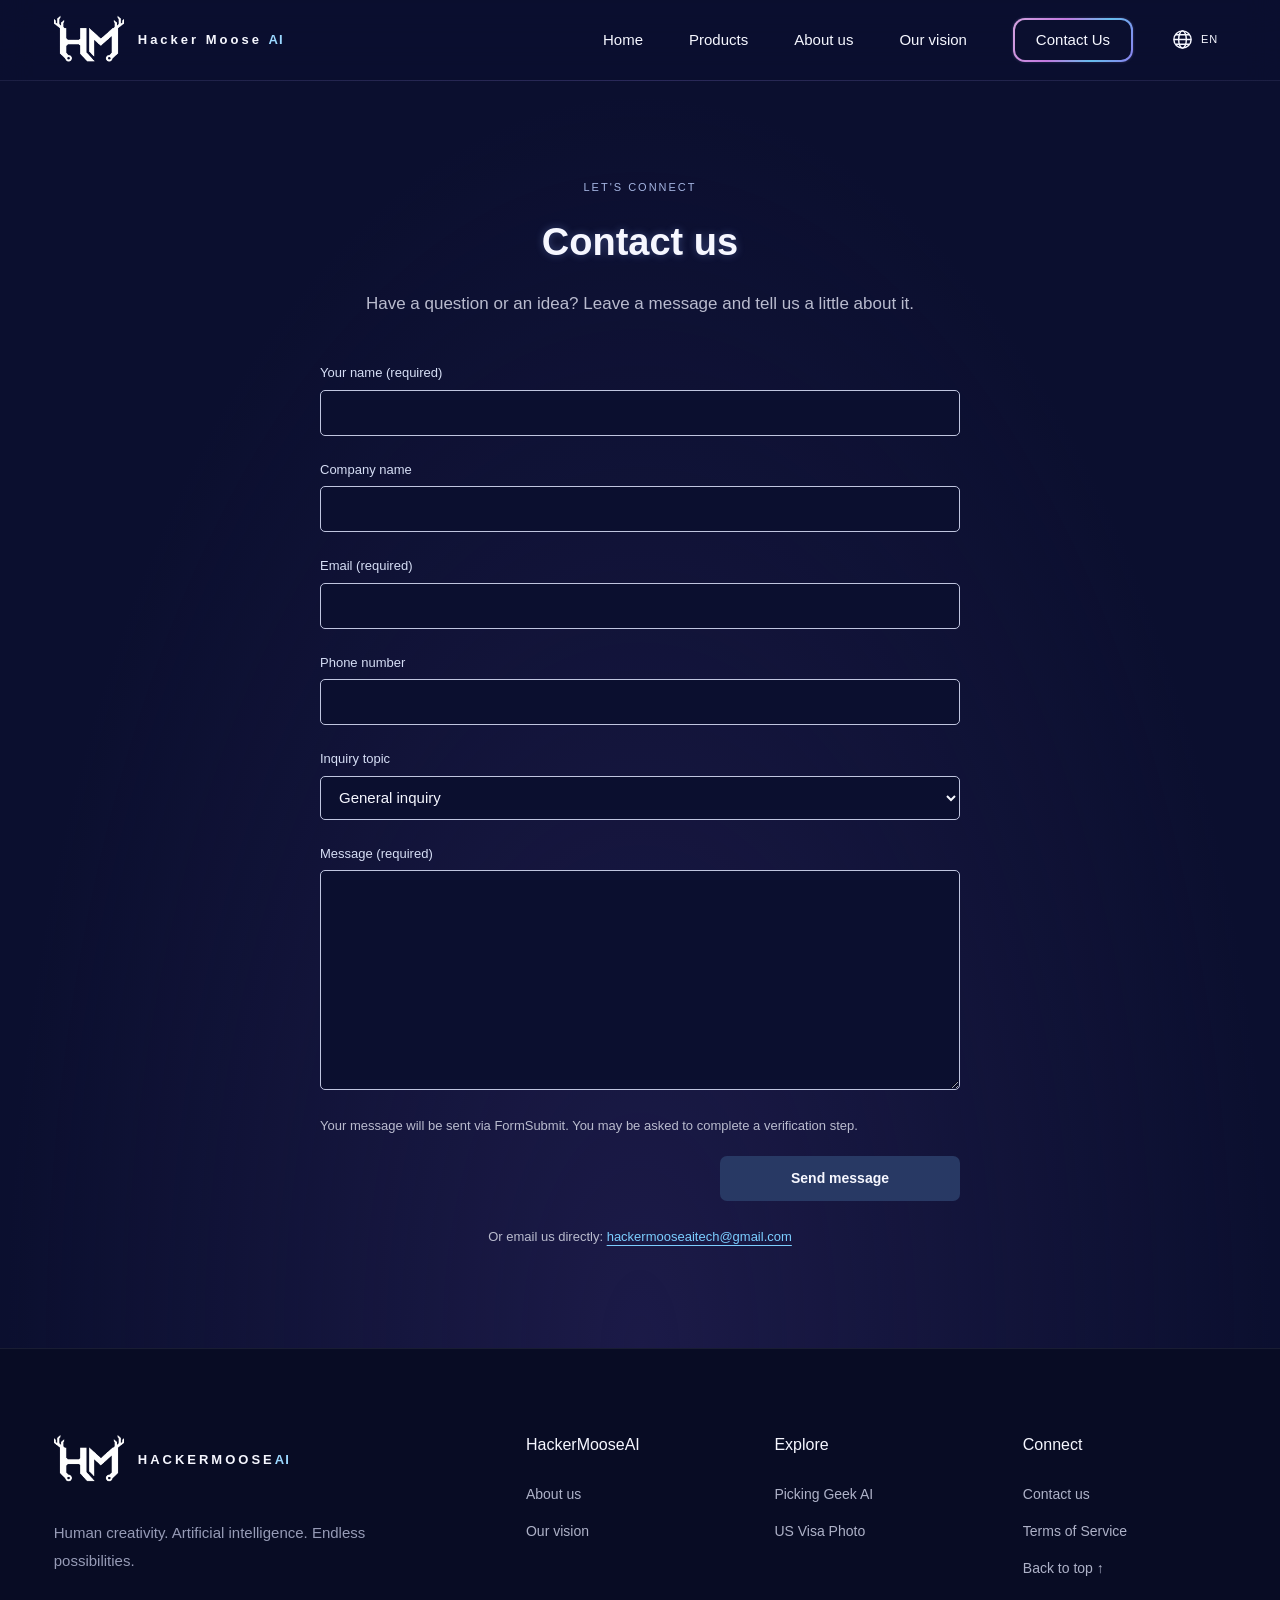
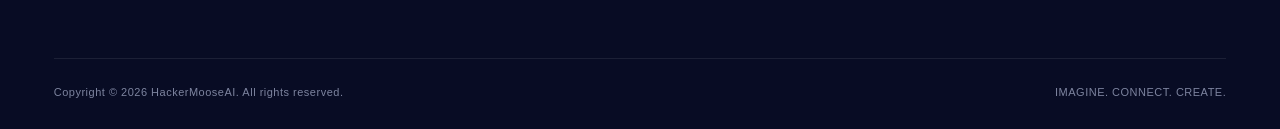
==== contact.html @ e75b3a54 "Add HackerMooseAI website with projects, contact form, and Idaho terms" ====
<!DOCTYPE html>
<html lang="en">
<head>
  <meta charset="UTF-8">
  <meta name="viewport" content="width=device-width, initial-scale=1">
  <meta name="theme-color" content="#0b0f2f">
  <meta name="description" content="Contact HackerMooseAI for project questions, feedback, and collaboration.">
  <title>Contact Us — HackerMooseAI</title>
  <link rel="icon" href="picture/HM_Logo_NoBackground_2048x2048.png">
  <link rel="stylesheet" href="styles.css?v=terms-10">
  <script src="script.js?v=terms-10" defer></script>
</head>
<body>
  <a class="skip" href="#main">Skip to content</a>
  <header class="header">
    <a class="brand" href="index.html#home" aria-label="HackerMooseAI Home"><span class="logo-crop"><img src="picture/HM_Logo_NoBackground_2048x2048.png" alt="HM"></span><span>Hacker Moose <span class="brand-ai">AI</span></span></a>
    <nav id="navigation" aria-label="Main navigation">
      <a href="index.html#home" data-en="Home" data-zh="首頁">Home</a>
      <a href="index.html#products" data-en="Products" data-zh="產品方案">Products</a>
      <a href="index.html#about" data-en="About us" data-zh="關於我們">About us</a>
      <a href="index.html#vision" data-en="Our vision" data-zh="品牌願景">Our vision</a>
      <a class="outline small" href="contact.html" aria-current="page" data-en="Contact Us" data-zh="聯絡我們">Contact Us</a>
    </nav>
    <div class="header-actions"><button class="language" aria-label="Switch to Traditional Chinese" title="切換語言"><svg viewBox="0 0 24 24" fill="none" stroke="currentColor" stroke-width="1.5" aria-hidden="true"><circle cx="12" cy="12" r="9"/><ellipse cx="12" cy="12" rx="4" ry="9"/><path d="M3 12h18M5 7h14M5 17h14"/></svg><span id="language-label">EN</span></button><button class="menu" aria-controls="navigation" aria-expanded="false" aria-label="Open menu"><span></span><span></span><span></span></button></div>
  </header>
  <main id="main" class="contact-page">
    <section class="contact section" id="contact" aria-labelledby="contact-title">
      <div class="section-heading">
        <span class="eyebrow">LET'S CONNECT</span>
        <h1 id="contact-title" data-en="Contact us" data-zh="聯絡我們">Contact us</h1>
        <p data-en="Have a question or an idea? Leave a message and tell us a little about it." data-zh="有任何問題或合作想法嗎？歡迎留下訊息，與我們分享。">Have a question or an idea? Leave a message and tell us a little about it.</p>
      </div>
      <form id="contact-form" class="contact-form" action="https://formsubmit.co/hackermooseaitech@gmail.com" method="POST" accept-charset="UTF-8" aria-describedby="contact-status">
        <input type="hidden" name="_subject" value="HackerMooseAI — New contact inquiry">
        <input type="hidden" name="_template" value="table">
        <div class="contact-field"><label for="contact-name" data-en="Your name (required)" data-zh="您的名稱（必填）">Your name (required)</label><input id="contact-name" name="name" type="text" autocomplete="name" maxlength="100" required></div>
        <div class="contact-field"><label for="contact-company" data-en="Company name" data-zh="公司名稱">Company name</label><input id="contact-company" name="company" type="text" autocomplete="organization" maxlength="150"></div>
        <div class="contact-field"><label for="contact-email" data-en="Email (required)" data-zh="電子信箱（必填）">Email (required)</label><input id="contact-email" name="email" type="email" autocomplete="email" maxlength="254" required></div>
        <div class="contact-field"><label for="contact-phone" data-en="Phone number" data-zh="聯絡電話">Phone number</label><input id="contact-phone" name="phone" type="tel" autocomplete="tel" maxlength="40"></div>
        <div class="contact-field"><label for="contact-topic" data-en="Inquiry topic" data-zh="詢問主題">Inquiry topic</label><select id="contact-topic" name="topic"><option value="general" data-en="General inquiry" data-zh="一般詢問">General inquiry</option><option value="picking-geek-ai">Picking Geek AI</option><option value="us-visa-photo">US Visa Photo</option><option value="collaboration" data-en="Collaboration" data-zh="合作洽詢">Collaboration</option><option value="other" data-en="Other" data-zh="其他">Other</option></select></div>
        <div class="contact-field"><label for="contact-message" data-en="Message (required)" data-zh="訊息（必填）">Message (required)</label><textarea id="contact-message" name="message" rows="7" maxlength="5000" required></textarea></div>
        <p id="contact-status" class="contact-status" role="status" data-en="Your message will be sent via FormSubmit. You may be asked to complete a verification step." data-zh="訊息將透過 FormSubmit 寄送，送出時可能需要完成驗證。">Your message will be sent via FormSubmit. You may be asked to complete a verification step.</p>
        <div class="contact-submit-row"><button class="contact-submit" type="submit" data-en="Send message" data-zh="送出訊息">Send message</button></div>
        <p class="contact-email-link"><span data-en="Or email us directly: " data-zh="也可以直接來信：">Or email us directly: </span><a href="mailto:hackermooseaitech@gmail.com">hackermooseaitech@gmail.com</a></p>
      </form>
    </section>
  </main>
  <footer class="footer"><div class="footer-main"><div class="footer-brand"><a class="brand" href="index.html#home"><span class="logo-crop"><img src="picture/HM_Logo_NoBackground_2048x2048.png" alt="HM"></span><span>HACKERMOOSE<span class="brand-ai">AI</span></span></a><p data-en="Human creativity. Artificial intelligence. Endless possibilities." data-zh="人的創意，AI 的智慧，無限的可能。">Human creativity. Artificial intelligence. Endless possibilities.</p></div><div><h3>HackerMooseAI</h3><a href="index.html#about" data-en="About us" data-zh="關於我們">About us</a><a href="index.html#vision" data-en="Our vision" data-zh="品牌願景">Our vision</a></div><div><h3 data-en="Explore" data-zh="探索">Explore</h3><a href="https://pickinggeek002.onrender.com/" target="_blank" rel="noopener noreferrer">Picking Geek AI</a><a href="https://usphotoapp-codex.onrender.com/" target="_blank" rel="noopener noreferrer">US Visa Photo</a></div><div><h3 data-en="Connect" data-zh="聯繫">Connect</h3><a href="contact.html" data-en="Contact us" data-zh="聯絡我們">Contact us</a><a href="terms.html" data-en="Terms of Service" data-zh="使用條款">Terms of Service</a><a href="index.html#home" data-en="Back to top ↑" data-zh="返回頂端 ↑">Back to top ↑</a></div></div><div class="footer-bottom"><span>Copyright © <span id="year">2026</span> HackerMooseAI. All rights reserved.</span><span>IMAGINE. CONNECT. CREATE.</span></div></footer>
</body>
</html>
---- styles.css ----
:root{color-scheme:dark;--bg:#0b0f2f;--text:#f6f7ff;--muted:#b9bbce;--cyan:#7cceff;--purple:#cf93e7}*{box-sizing:border-box}html{scroll-behavior:smooth;scroll-padding-top:100px}body{margin:0;background:var(--bg);color:var(--text);font-family:Arial,"Microsoft JhengHei",sans-serif;font-size:17px;line-height:1.8}a{color:inherit;text-decoration:none}button{font:inherit;color:inherit;cursor:pointer}button,a{-webkit-tap-highlight-color:transparent}button:focus-visible,a:focus-visible{outline:2px solid #85e7ff;outline-offset:6px}button{border:0}h1,h2,h3,p{margin:0}h1,h2,h3{line-height:1.4}img{max-width:100%;display:block}section{scroll-margin-top:30px}.skip{position:fixed;left:20px;top:-100px;background:#fff;color:#111;padding:12px;z-index:100}.skip:focus{top:10px}.header{height:80px;position:fixed;z-index:20;top:0;left:0;width:100%;padding:0 4.2%;display:flex;align-items:center;gap:30px;background:rgba(11,15,47,.7);backdrop-filter:blur(16px);border-bottom:1px solid transparent;transition:background .25s,border-color .25s}.header.scrolled{background:rgba(11,15,47,.94);border-color:#ffffff12}.brand{display:inline-flex;flex-shrink:0;align-items:center;gap:14px;font-size:13px;letter-spacing:3px;font-weight:600;white-space:nowrap}.brand-ai{color:#9bd8ff;letter-spacing:1px}.logo-crop{display:block;flex:0 0 70px;width:70px;height:50px;position:relative;overflow:hidden}.logo-crop img{width:87.78px;height:auto;aspect-ratio:1;max-width:none;position:absolute;left:-8.89px;top:-20px;filter:invert(1);mix-blend-mode:screen}.header nav{margin-left:auto;display:flex;align-items:center;gap:46px;font-size:15px}.header nav>a:not(.outline){transition:color .2s}.header nav>a:hover{color:#a4d7ff}.header-actions{display:flex;gap:22px;align-items:center}.language{background:none;display:flex;align-items:center;gap:7px;font-size:11px;letter-spacing:1px;padding:8px}.language svg{width:23px;height:23px}.menu{display:none;background:none;padding:10px}.menu span{display:block;width:23px;height:1.5px;background:white;margin:5px 0}.outline{display:inline-flex;align-items:center;justify-content:center;min-width:240px;min-height:49px;padding:9px 28px;border:2px solid transparent;border-radius:12px;background:linear-gradient(var(--bg),var(--bg)) padding-box,linear-gradient(115deg,#d3a3df 0%,#c378df 38%,#65bded 70%,#8b80ef 100%) border-box;box-shadow:0 0 3px #b4acff45;transition:box-shadow .25s,transform .25s}.outline:hover{box-shadow:0 0 22px #9a80ef40;transform:translateY(-2px)}.outline.small{min-width:120px;min-height:44px;padding:5px 18px}.hero{position:relative;overflow:hidden;min-height:850px;display:flex;align-items:center;justify-content:center;text-align:center;background:radial-gradient(ellipse at 50% 20%,#15134c 0%,#0b0f2f 65%)}.horizon{position:absolute;top:140px;left:50%;transform:translateX(-50%);width:max(130vw,1100px);height:1150px;border-radius:50%;background:linear-gradient(180deg,#11104a 0%,#0b0f2f 55%);box-shadow:0 -3px 5px #e6eeff,0 -12px 25px #b3bcf4b0,0 -35px 65px #504dffa0,0 -65px 110px #3430d34d;pointer-events:none}.hero-content{position:relative;z-index:1;padding:230px 24px 110px;width:100%}.hero h1{font-size:64px;font-weight:600;line-height:1.4;letter-spacing:-1.6px;text-shadow:0 0 8px #85bbff88,0 0 22px #678ce84a}.hero p{max-width:970px;margin:42px auto 72px;font-size:18px;line-height:1.85;color:#e0e1ed}.section{padding:100px max(24px,calc((100% - 1140px)/2))}.section-heading{text-align:center;margin-bottom:78px}.section-heading h2{font-size:34px;font-weight:600;text-shadow:0 0 9px #8caaff55}.section-heading p{margin-top:26px;color:var(--muted);font-size:17px}.products{position:relative;background:radial-gradient(ellipse at 95% 30%,#17363590,transparent 48%),radial-gradient(ellipse at 0% 75%,#42274a66,transparent 50%),var(--bg);padding-top:40px}.product-grid{display:grid;grid-template-columns:1fr 1fr;gap:92px 62px}.product{display:flex;flex-direction:column;align-items:flex-start;min-width:0}.product-photo{width:100%;height:auto;aspect-ratio:2.4;object-fit:cover;border-radius:12px;filter:brightness(.83);transition:filter .3s,transform .4s}.product:hover .product-photo{filter:brightness(1);transform:translateY(-3px)}.product h3{display:flex;align-items:flex-start;gap:12px;font-size:21px;font-weight:500;margin-top:30px}.product-icon{font-size:28px;line-height:1.1;color:#d6e1ff}.product p{color:var(--muted);margin-top:22px;margin-bottom:32px;font-size:17px;line-height:1.85}.product .outline{width:100%;margin-top:auto}.concept-note{text-align:center;color:#858aa7;font-size:12px;letter-spacing:1px;margin-top:58px}.about{padding-top:120px;background:radial-gradient(ellipse at 20% 65%,#21225c77,transparent 50%)}.about-grid{display:grid;grid-template-columns:1fr 1fr;gap:80px;align-items:center}.moose-art{position:relative}.moose-art:before{content:"";position:absolute;inset:10%;border-radius:50%;background:#4b50c5;filter:blur(80px);opacity:.16}.moose-art img{position:relative;width:100%;border-radius:24px;mask-image:radial-gradient(ellipse at center,black 43%,transparent 72%)}.eyebrow{font-size:11px;letter-spacing:2px;color:#a5b5e2}.about-copy h2{font-size:36px;margin:22px 0}.about-copy p{color:var(--muted);margin-bottom:20px}.about-copy .outline{margin-top:20px}.vision{padding-top:110px;padding-bottom:140px}.vision-grid{display:grid;grid-template-columns:repeat(3,1fr);gap:28px}.vision-grid article{position:relative;display:flex;flex-direction:column;align-items:center;text-align:center;border:1px solid #a4a6e52b;border-radius:18px;padding:40px 24px 24px;background:linear-gradient(155deg,#2023474d,#0b0f2f);overflow:hidden}.vision-grid article:before{content:"";height:2px;width:55%;position:absolute;top:0;background:linear-gradient(90deg,transparent,#b09aef,transparent)}.vision-symbol{font-size:42px;color:#b6bcff;text-shadow:0 0 22px #7b83ff99}.vision-grid h3{font-size:22px;margin:18px 0}.vision-grid p{color:var(--muted);font-size:15px}.card-index{margin-top:auto;padding-top:38px;letter-spacing:2px;font-size:10px;color:#8994bd}.contact{display:flex;align-items:center;justify-content:center;gap:55px;padding-top:64px;padding-bottom:64px;background:radial-gradient(ellipse at 50% 100%,#2a245d88,transparent 70%);border-top:1px solid #b3b4ef1a}.contact>img{width:200px;height:200px;object-fit:cover;mask-image:radial-gradient(ellipse,black 36%,transparent 73%)}.contact h2{font-size:38px;margin:12px 0}.contact p{color:var(--muted);margin-bottom:26px}.footer{padding:85px 4.2% 26px;background:#080c24;border-top:1px solid #ffffff12}.footer-main{max-width:1300px;margin:auto;display:grid;grid-template-columns:2.1fr 1fr 1fr 1fr;gap:45px}.footer-brand p{max-width:340px;color:#969bb6;font-size:15px;line-height:1.9;margin-top:24px}.footer h3{font-size:16px;font-weight:500;margin-bottom:25px}.footer-main>div>a:not(.brand),.footer-link{display:block;color:#aeb2c8;font-size:14px;margin-bottom:12px;background:none;padding:0}.footer a:hover,.footer-link:hover{color:#bfe5ff}.footer-bottom{max-width:1300px;margin:65px auto 0;padding-top:24px;border-top:1px solid #ffffff15;color:#7d849f;display:flex;justify-content:space-between;gap:20px;font-size:11px;letter-spacing:.5px}dialog{width:min(540px,calc(100% - 40px));border:1px solid #8e8bd288;border-radius:20px;padding:50px 38px 34px;background:radial-gradient(ellipse at top left,#252353,#0b0f2f 75%);color:var(--text);box-shadow:0 0 80px #0008}dialog::backdrop{background:#030617c9;backdrop-filter:blur(8px)}dialog h2{font-size:28px;margin:20px 0}dialog p{color:var(--muted);margin-bottom:30px}.dialog-close{position:absolute;right:16px;top:10px;font-size:29px;background:transparent}.dialog-done{width:100%}
@media(min-width:1700px){.horizon{top:120px;height:1350px}.hero{min-height:930px}.hero-content{padding-top:270px}.hero h1{font-size:72px}}@media(max-width:1100px){.header nav{gap:24px}.brand{font-size:11px;letter-spacing:2px}.hero h1{font-size:58px}.product-grid{gap:74px 40px}.section{padding-left:7%;padding-right:7%}.about-grid{gap:35px}.about-copy h2{font-size:30px}.footer-main{gap:25px}.footer .brand{gap:8px}}@media(max-width:900px){.header{height:64px;padding:0 22px}.header nav{display:none;position:absolute;top:64px;left:0;width:100%;padding:25px;background:#0b0f2ff5;border-bottom:1px solid #797caf55}.header nav.open{display:flex;flex-direction:column;align-items:stretch;gap:20px}.header nav.open a{padding:8px 12px}.header-actions{margin-left:auto}.menu{display:block}.menu[aria-expanded="true"] span:nth-child(1){transform:translateY(6.5px) rotate(45deg)}.menu[aria-expanded="true"] span:nth-child(2){opacity:0}.menu[aria-expanded="true"] span:nth-child(3){transform:translateY(-6.5px) rotate(-45deg)}.hero{min-height:820px}.hero-content{padding-top:240px;padding-bottom:95px}.hero h1{font-size:54px}.hero p{max-width:720px}.horizon{top:170px;width:1500px}.product-grid{grid-template-columns:1fr;gap:80px;max-width:620px;margin:auto}.section-heading{margin-bottom:60px}.products{padding-top:50px}.about-grid{grid-template-columns:1fr;gap:15px;max-width:620px;margin:auto}.moose-art{max-width:390px;margin:auto}.about-copy{text-align:center}.vision-grid{gap:15px}.vision-grid article{padding:30px 18px 24px}.footer-main{grid-template-columns:repeat(3,1fr)}.footer-brand{grid-column:1/-1}.footer-brand p{max-width:none}.contact h2{font-size:30px}.contact{gap:20px}.contact>img{width:160px;height:160px}}
@media(max-width:600px){body{font-size:16px}.header{padding:0 16px;gap:10px}.brand{font-size:10px;letter-spacing:1.8px;gap:7px}.logo-crop{flex-basis:52px;width:52px;height:36px}.logo-crop img{width:65.21px;left:-6.6px;top:-14.6px}.header-actions{gap:9px}.language{padding:4px}.language svg{width:20px}.language span{display:none}.hero{min-height:735px}.horizon{width:1000px;top:150px;height:850px;box-shadow:0 -3px 6px #dae3ff,0 -12px 23px #9faafaad,0 -35px 60px #504dff99}.hero-content{padding:225px 24px 75px}.hero h1{font-size:37px;letter-spacing:-1px;line-height:1.55}.hero p{font-size:15px;margin:30px auto 42px;line-height:1.9}.outline{font-size:15px;min-width:220px}.section{padding:75px 24px}.products{padding-top:35px}.section-heading h2{font-size:27px}.section-heading p{font-size:15px;margin-top:20px}.section-heading{margin-bottom:46px}.product-grid{gap:65px}.product-photo{aspect-ratio:1.9}.product h3{font-size:19px;margin-top:24px}.product p{font-size:15px;margin-top:16px;margin-bottom:25px}.product-icon{font-size:25px}.about{padding-top:65px}.about-copy h2{font-size:29px}.about-copy p{font-size:15px}.eyebrow{font-size:9px;letter-spacing:1.7px}.vision-grid{grid-template-columns:1fr;gap:22px}.vision-grid article{padding:30px}.vision-grid p{max-width:280px}.card-index{padding-top:25px}.contact{flex-direction:column;text-align:center;gap:8px}.contact>img{width:155px;height:155px}.contact h2{font-size:28px}.contact p{font-size:15px}.footer{padding:55px 24px 24px}.footer-main{grid-template-columns:1fr 1fr;gap:30px}.footer-main>div:last-child{grid-column:1/-1}.footer h3{font-size:14px;margin-bottom:18px}.footer-bottom{flex-direction:column;font-size:10px;margin-top:40px;gap:10px}dialog{padding:44px 25px 28px}dialog h2{font-size:25px}}
@media(prefers-reduced-motion:reduce){html{scroll-behavior:auto}*,*:before,*:after{transition:none!important}}

/* Keep navigation visible on desktop and tablet-sized preview panels. */
@media (min-width: 701px) and (max-width: 1100px) {
  .header {height:72px;padding:0 18px;gap:14px;}
  .header .brand {gap:8px;font-size:9px;letter-spacing:1.2px;}
  .header .logo-crop {flex-basis:54px;width:54px;height:40px;}
  .header .logo-crop img {width:67.72px;left:-6.86px;top:-15px;}
  .header nav,.header nav.open {position:static;display:flex;flex-direction:row;align-items:center;gap:18px;margin-left:auto;width:auto;padding:0;background:transparent;border:0;font-size:12px;}
  .header nav.open a {padding:0;}
  .header nav .outline.small {min-width:92px;min-height:38px;padding:5px 10px;}
  .header .header-actions {margin-left:0;gap:0;}
  .header .language {padding:4px;}
  .header .language span {display:none;}
  .header .menu {display:none;}
}
@media (min-width: 701px) and (max-width: 780px) {
  .header {padding:0 12px;gap:10px;}
  .header nav,.header nav.open {gap:12px;}
  .header .brand {font-size:8px;letter-spacing:1px;}
  .header nav .outline.small {min-width:84px;}
}

/* User-provided space image replaces the illustrated hero horizon. */
.hero {
  background-image:linear-gradient(180deg,rgba(4,7,22,.15) 0%,rgba(4,7,22,.30) 55%,#0b0f2f 100%),url("assets/space-background.png");
  background-size:cover;
  background-position:center;
  background-repeat:no-repeat;
}
.hero .horizon {display:none;}
.hero h1 {text-shadow:0 2px 12px #000,0 0 20px #6f9cdb66;}
.hero p {text-shadow:0 2px 7px #000,0 0 16px #000;}
@media(max-width:600px) {.hero {background-position:42% center;}}

/* Center the about copy after removing the moose illustration. */
.about-grid{grid-template-columns:1fr;max-width:760px;margin-inline:auto;gap:0}
.about-copy{text-align:center}

/* Project logos stay fully visible at every screen size. */
.product-art{display:flex;align-items:center;justify-content:center;width:100%;aspect-ratio:4/3;padding:24px;border:1px solid #a4a6e52b;border-radius:16px;background:linear-gradient(145deg,#171d40,#070b20);overflow:hidden}
.product-logo{width:100%;height:100%;min-height:0;object-fit:contain;border-radius:12px;transition:transform .3s}
.product-art:hover .product-logo{transform:scale(1.025)}
@media(max-width:600px){.product-art{padding:18px}}

/* Contact form inspired by the supplied reference. */
.contact{display:block;padding-top:90px;padding-bottom:100px}
.contact .section-heading{max-width:720px;margin:0 auto 44px}
.contact .section-heading h2{margin:14px 0 0}
.contact .section-heading p{margin:20px 0 0}
.contact-form{width:100%;max-width:640px;margin:0 auto;text-align:left}
.contact-field{margin-bottom:24px}
.contact-field label{display:block;margin-bottom:7px;font-size:13px;color:#d6def5;line-height:1.5}
.contact-field input,.contact-field select,.contact-field textarea{display:block;width:100%;min-width:0;min-height:44px;border:1px solid #c0c5df;border-radius:5px;background:#0b0f2f;color:var(--text);font:inherit;font-size:15px;line-height:1.6;padding:10px 14px;transition:border-color .2s,box-shadow .2s}
.contact-field textarea{min-height:220px;resize:vertical}
.contact-field select{color-scheme:dark}
.contact-field input:focus-visible,.contact-field select:focus-visible,.contact-field textarea:focus-visible{outline:2px solid #7cceff;outline-offset:3px;border-color:#7cceff}
.contact .contact-status{font-size:13px;color:var(--muted);margin:0 0 18px}
.contact-submit-row{display:flex;justify-content:flex-end}
.contact-submit{min-width:240px;min-height:44px;padding:10px 24px;border-radius:7px;background:#283964;font-size:14px;font-weight:600}
.contact-submit:hover:not(:disabled){background:#354d83}
.contact-submit:disabled{opacity:.65;cursor:not-allowed}
@media(max-width:600px){.contact{padding:70px 24px}.contact-field{margin-bottom:20px}.contact .section-heading h2{font-size:28px}.contact-submit{width:100%}.contact-field input,.contact-field select,.contact-field textarea{font-size:16px}}

.contact .contact-email-link{margin:24px 0 0;font-size:13px;text-align:center;overflow-wrap:anywhere;color:var(--muted)}
.contact-email-link a{color:var(--cyan);text-decoration:underline;text-underline-offset:4px}

/* Dedicated contact page leaves space below the fixed navigation. */
.contact-page{padding-top:80px;min-height:75vh}
.contact-page .section-heading h1{font-size:38px;font-weight:600;margin:14px 0 0;text-shadow:0 0 9px #8caaff55}
@media(max-width:900px){.contact-page{padding-top:72px}}
@media(max-width:700px){.contact-page{padding-top:64px}.contact-page .section-heading h1{font-size:28px}}

/* Readable, responsive legal document. */
.legal-page{padding:150px 24px 100px;background:radial-gradient(ellipse at top,#20204c55,transparent 55%)}
.legal-document{max-width:880px;margin:0 auto}
.legal-heading{padding-bottom:32px;border-bottom:1px solid #ffffff20}
.legal-heading h1{font-size:44px;margin:16px 0;color:var(--text)}
.legal-heading p{font-size:14px;color:var(--muted)}
.legal-toc{margin:36px 0 48px;padding:26px 30px;border:1px solid #a4a6e52b;border-radius:12px;background:#151a3855}
.legal-toc h2{font-size:20px;margin-bottom:16px}
.legal-toc ol{display:grid;grid-template-columns:1fr 1fr;gap:8px 34px;padding-left:22px;margin:0}
.legal-toc li{font-size:14px;color:var(--muted);padding-left:3px}
.legal-toc a:hover,.legal-contact a:hover{color:var(--cyan);text-decoration:underline}
.legal-section{margin:0 0 38px;scroll-margin-top:110px}
.legal-section h2{font-size:23px;margin-bottom:18px;color:var(--text)}
.legal-section p{font-size:16px;line-height:1.9;color:#c4c8da;margin-bottom:16px;overflow-wrap:anywhere}
.legal-contact a{color:var(--cyan);text-decoration:underline;text-underline-offset:4px}
@media(max-width:700px){.legal-page{padding:110px 24px 64px}.legal-heading h1{font-size:34px}.legal-toc{padding:22px}.legal-toc ol{grid-template-columns:1fr}.legal-section h2{font-size:21px}.legal-section p{font-size:15px}}
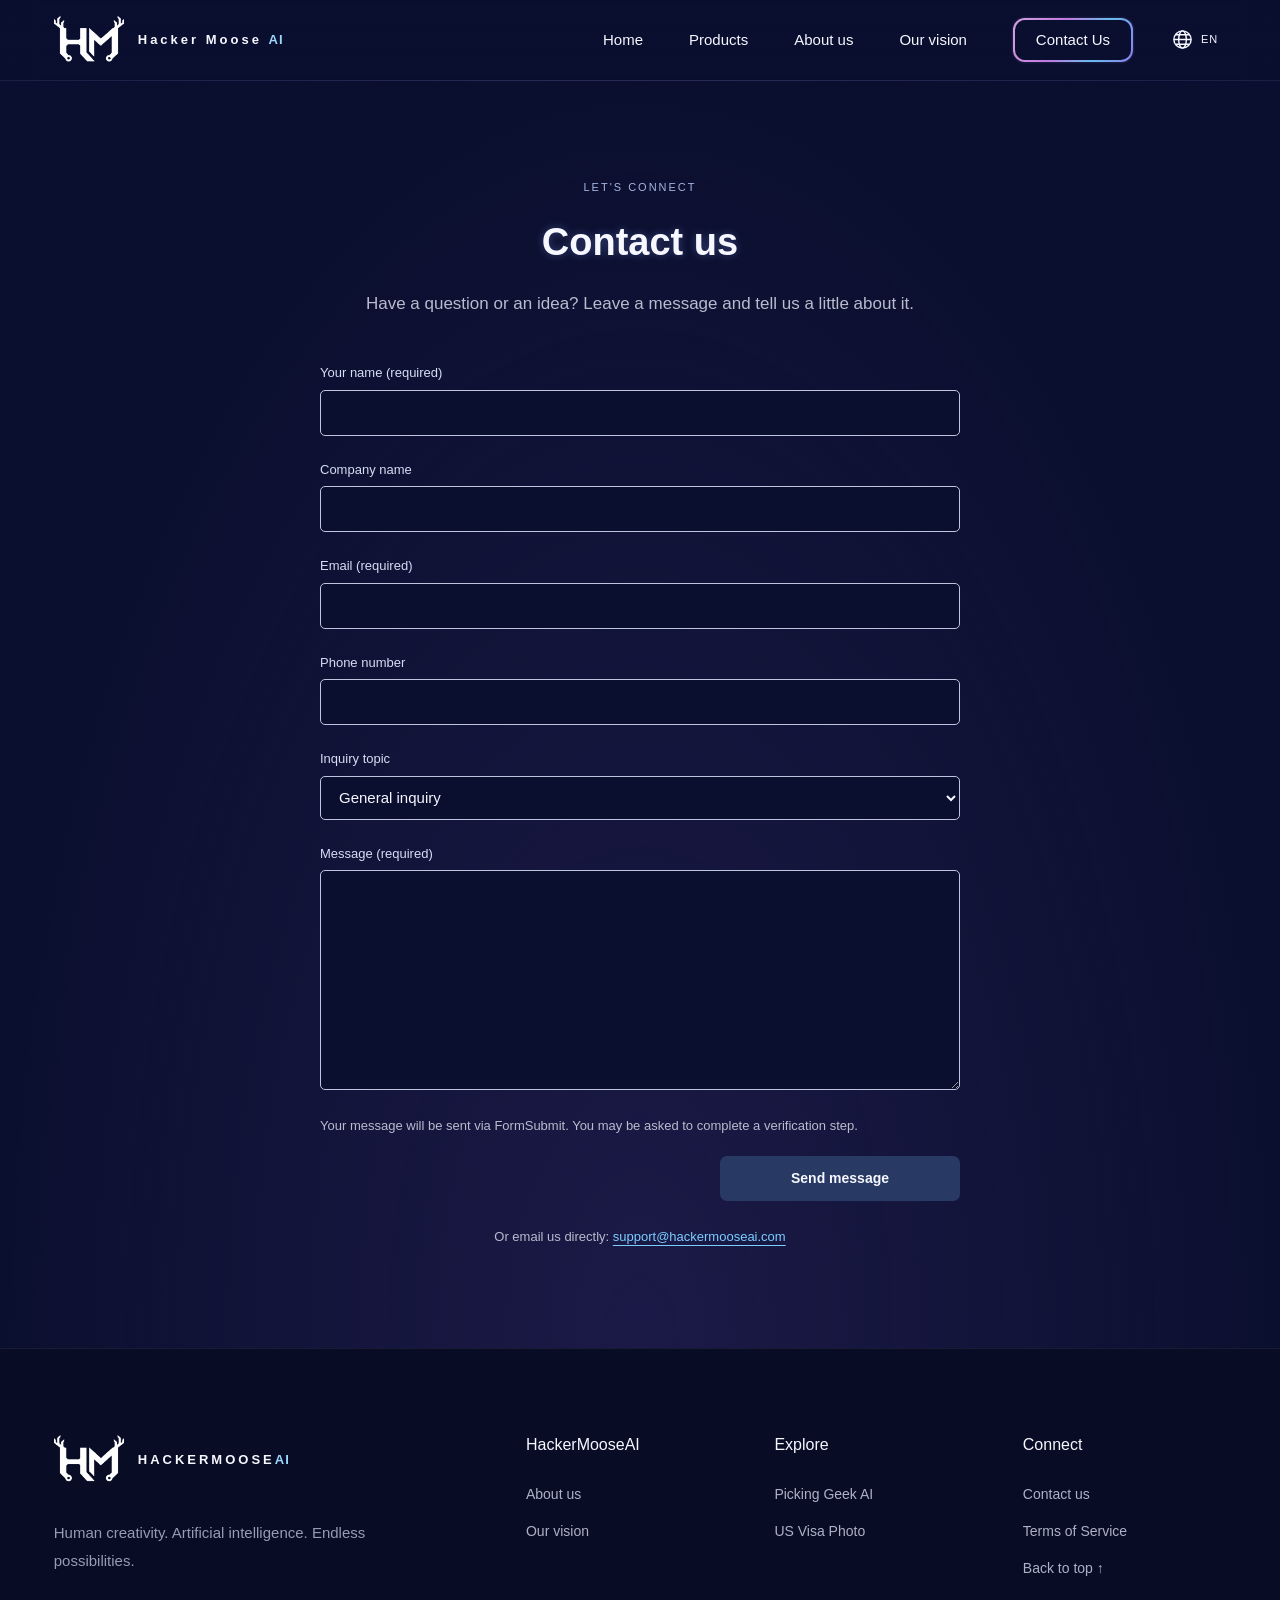
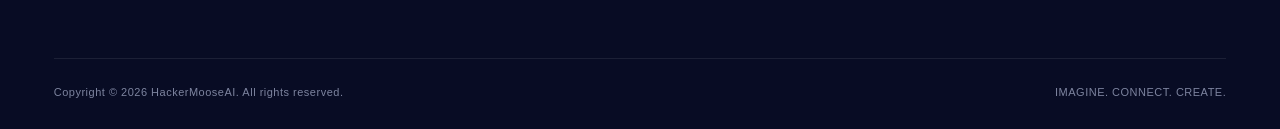
==== commit 3d2dbf85: "Update contact email to support@hackermooseai.com" ====
--- a/contact.html
+++ b/contact.html
@@ -30,7 +30,7 @@
         <h1 id="contact-title" data-en="Contact us" data-zh="聯絡我們">Contact us</h1>
         <p data-en="Have a question or an idea? Leave a message and tell us a little about it." data-zh="有任何問題或合作想法嗎？歡迎留下訊息，與我們分享。">Have a question or an idea? Leave a message and tell us a little about it.</p>
       </div>
-      <form id="contact-form" class="contact-form" action="https://formsubmit.co/hackermooseaitech@gmail.com" method="POST" accept-charset="UTF-8" aria-describedby="contact-status">
+      <form id="contact-form" class="contact-form" action="https://formsubmit.co/support@hackermooseai.com" method="POST" accept-charset="UTF-8" aria-describedby="contact-status">
         <input type="hidden" name="_subject" value="HackerMooseAI — New contact inquiry">
         <input type="hidden" name="_template" value="table">
         <div class="contact-field"><label for="contact-name" data-en="Your name (required)" data-zh="您的名稱（必填）">Your name (required)</label><input id="contact-name" name="name" type="text" autocomplete="name" maxlength="100" required></div>
@@ -41,7 +41,7 @@
         <div class="contact-field"><label for="contact-message" data-en="Message (required)" data-zh="訊息（必填）">Message (required)</label><textarea id="contact-message" name="message" rows="7" maxlength="5000" required></textarea></div>
         <p id="contact-status" class="contact-status" role="status" data-en="Your message will be sent via FormSubmit. You may be asked to complete a verification step." data-zh="訊息將透過 FormSubmit 寄送，送出時可能需要完成驗證。">Your message will be sent via FormSubmit. You may be asked to complete a verification step.</p>
         <div class="contact-submit-row"><button class="contact-submit" type="submit" data-en="Send message" data-zh="送出訊息">Send message</button></div>
-        <p class="contact-email-link"><span data-en="Or email us directly: " data-zh="也可以直接來信：">Or email us directly: </span><a href="mailto:hackermooseaitech@gmail.com">hackermooseaitech@gmail.com</a></p>
+        <p class="contact-email-link"><span data-en="Or email us directly: " data-zh="也可以直接來信：">Or email us directly: </span><a href="mailto:support@hackermooseai.com">support@hackermooseai.com</a></p>
       </form>
     </section>
   </main>
